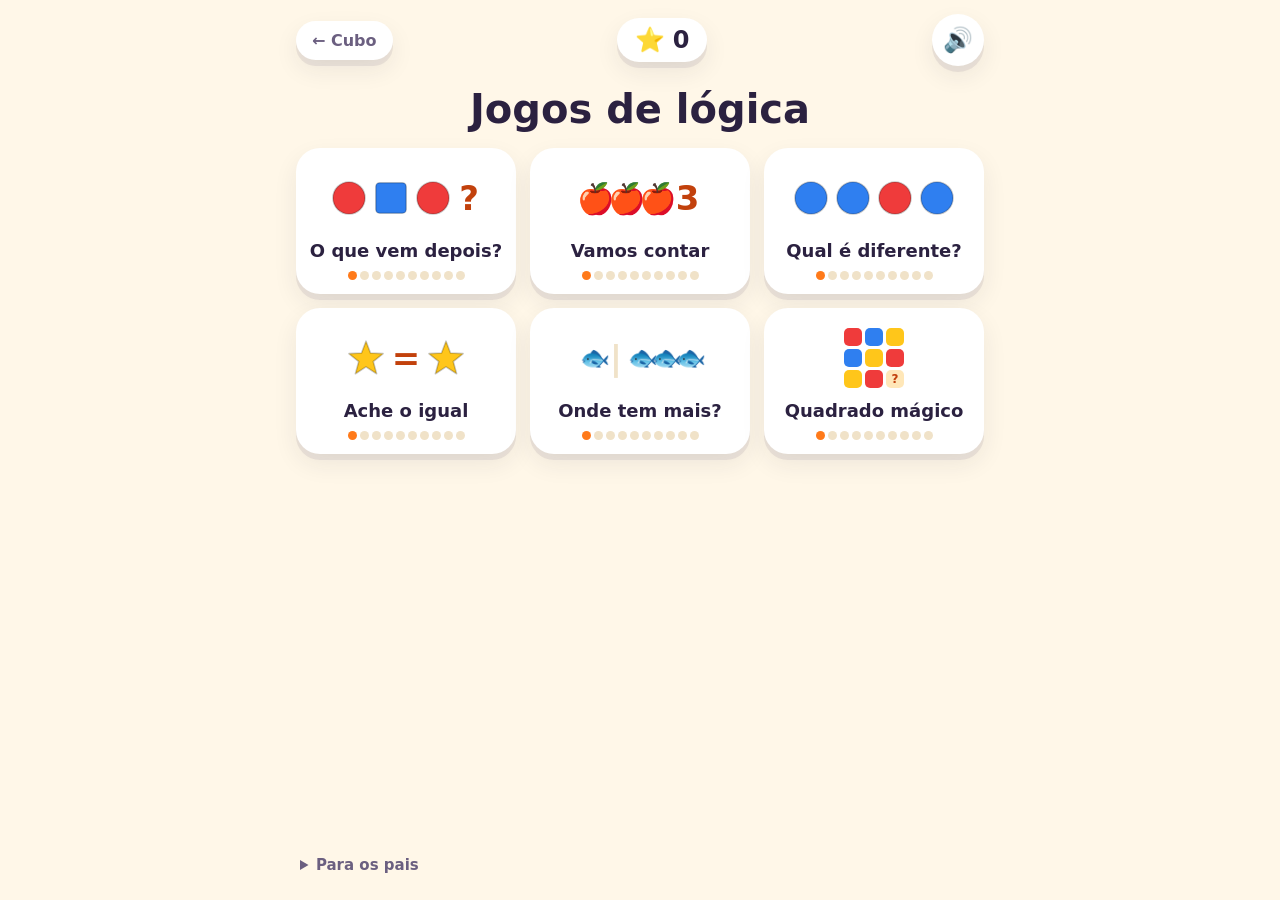
==== logica/index.html @ 2df1ecb3 "Adiciona jogos de lógica para crianças pequenas Seis jogos (sequência, contar, diferente, igual, mai" ====
<!doctype html>
<html lang="pt-BR">
<head>
  <meta charset="utf-8">
  <meta name="viewport" content="width=device-width, initial-scale=1, viewport-fit=cover">
  <meta name="theme-color" content="#fff7e8">
  <meta name="description" content="Jogos de lógica para crianças pequenas: sequências, contagem, diferenças, pares e quadrado mágico, com instruções faladas.">
  <title>Jogos de Lógica</title>
  <meta name="apple-mobile-web-app-capable" content="yes">
  <meta name="mobile-web-app-capable" content="yes">
  <link rel="manifest" href="../manifest.webmanifest">
  <link rel="icon" href="../favicon.ico" sizes="16x16 32x32 48x48">
  <link rel="icon" type="image/svg+xml" href="../icons/icon.svg">
  <link rel="apple-touch-icon" href="../icons/apple-touch-icon.png">
  <link rel="stylesheet" href="logica.css">
</head>
<body>
  <!-- Início: escolha do jogo -->
  <section class="screen" id="screen-home">
    <header class="topbar">
      <a class="pill" href="../" aria-label="Voltar para o Cubo 3D">← Cubo</a>
      <div class="star-total" aria-label="Estrelas ganhas"><span aria-hidden="true">⭐</span> <b id="star-total">0</b></div>
      <button class="round-btn" id="sound-toggle" type="button" aria-label="Som ligado" aria-pressed="true">🔊</button>
    </header>

    <h1 class="home-title">Jogos de lógica</h1>
    <div class="game-grid" id="game-grid"></div>

    <details class="parents">
      <summary>Para os pais</summary>
      <p>Cada jogo tem 10 níveis. Uma rodada tem poucas perguntas; com 2 ou 3 estrelas a criança sobe de nível, com 1 estrela repete o mesmo nível. Errar não tira nada: a opção errada some e ela tenta de novo.</p>
      <p>As instruções são faladas pela voz do aparelho. Toque no alto-falante 🔈 durante o jogo para ouvir de novo. Se não houver voz em português instalada, o texto continua na tela para você ler junto.</p>
      <p>O progresso fica salvo só neste aparelho.</p>
      <button class="text-btn" id="reset-progress" type="button">Zerar progresso</button>
    </details>
  </section>

  <!-- Jogo -->
  <section class="screen" id="screen-play" hidden>
    <header class="topbar">
      <button class="round-btn" id="go-home" type="button" aria-label="Voltar para os jogos">🏠</button>
      <div class="dots" id="dots" aria-hidden="true"></div>
      <button class="round-btn" id="repeat-prompt" type="button" aria-label="Ouvir de novo">🔈</button>
    </header>
    <p class="prompt" id="prompt" aria-live="polite"></p>
    <div class="stage" id="stage"></div>
    <div class="options" id="options"></div>
  </section>

  <!-- Fim da rodada -->
  <section class="screen" id="screen-end" hidden>
    <div class="end-box">
      <p class="end-title" id="end-title">Parabéns!</p>
      <div class="end-stars" id="end-stars" aria-live="polite"></div>
      <p class="end-level" id="end-level"></p>
      <button class="big-btn" id="play-again" type="button">Jogar de novo ▶</button>
      <button class="big-btn is-light" id="end-home" type="button">Outros jogos</button>
    </div>
    <div class="confetti" id="confetti" aria-hidden="true"></div>
  </section>

  <script src="logica.js"></script>
</body>
</html>
---- logica/logica.css ----
:root {
  color-scheme: light;
  --bg: #fff7e8;
  --card: #ffffff;
  --text: #2b2140;
  --muted: #6b5f80;
  --line: #f0e2c8;
  --accent: #ff7a1a;
  --accent-dark: #c2410c;
  --good: #22b35e;
  --bad: #ef3b3b;
  --slot: #ffe7b8;
  --shadow: 0 6px 0 rgba(43, 33, 64, .08), 0 10px 24px rgba(43, 33, 64, .08);
  font-family: ui-rounded, "SF Pro Rounded", "Nunito", "Varela Round", system-ui, -apple-system, "Segoe UI", sans-serif;
  font-size: 16px;
}

* { box-sizing: border-box; }

html, body {
  margin: 0;
  min-height: 100%;
  background: var(--bg);
  color: var(--text);
  -webkit-tap-highlight-color: transparent;
  touch-action: manipulation;
  -webkit-user-select: none;
  user-select: none;
}

button { font: inherit; color: inherit; touch-action: manipulation; }

.screen {
  min-height: 100dvh;
  max-width: 720px;
  margin: 0 auto;
  padding: max(12px, env(safe-area-inset-top)) 16px max(20px, env(safe-area-inset-bottom));
  display: flex;
  flex-direction: column;
}
.screen[hidden] { display: none; }

/* ---------- Barra de cima ---------- */
.topbar {
  display: flex;
  align-items: center;
  justify-content: space-between;
  gap: 12px;
  min-height: 56px;
}

.pill {
  padding: 10px 16px;
  border-radius: 999px;
  background: var(--card);
  color: var(--muted);
  font-weight: 700;
  text-decoration: none;
  box-shadow: var(--shadow);
}

.round-btn {
  width: 52px;
  height: 52px;
  border: 0;
  border-radius: 50%;
  background: var(--card);
  font-size: 24px;
  cursor: pointer;
  box-shadow: var(--shadow);
}
.round-btn:active { transform: translateY(2px); }

.star-total {
  padding: 8px 18px;
  border-radius: 999px;
  background: var(--card);
  font-size: 24px;
  box-shadow: var(--shadow);
}

/* ---------- Início ---------- */
.home-title {
  margin: 18px 0 16px;
  font-size: clamp(28px, 7vw, 40px);
  text-align: center;
}

.game-grid {
  display: grid;
  grid-template-columns: repeat(2, 1fr);
  gap: 14px;
}
@media (min-width: 600px) {
  .game-grid { grid-template-columns: repeat(3, 1fr); }
}

.game-card {
  display: flex;
  flex-direction: column;
  align-items: center;
  gap: 10px;
  padding: 18px 10px 14px;
  border: 0;
  border-radius: 24px;
  background: var(--card);
  box-shadow: var(--shadow);
  cursor: pointer;
  transition: transform .12s ease;
}
.game-card:active { transform: scale(.96); }

.game-icon {
  display: flex;
  align-items: center;
  justify-content: center;
  gap: 2px;
  height: 64px;
}
.game-icon .shape { width: 40px; height: 40px; }
.q-mark, .icon-num, .icon-eq, .icon-vs {
  font-size: 34px;
  font-weight: 800;
  color: var(--accent-dark);
  margin: 0 4px;
}
.icon-vs { color: var(--line); }
.icon-emoji { font-size: 30px; letter-spacing: -6px; }
.icon-emoji.small { font-size: 24px; }

.mini-grid {
  display: grid;
  grid-template-columns: repeat(3, 18px);
  gap: 3px;
}
.mini-grid i {
  width: 18px;
  height: 18px;
  border-radius: 5px;
  font-style: normal;
  font-size: 12px;
  font-weight: 800;
  line-height: 18px;
  text-align: center;
}
.mini-grid i.empty { background: var(--slot); color: var(--accent-dark); }

.game-name { font-size: 18px; font-weight: 800; text-align: center; }

.game-level { display: flex; gap: 3px; }
.game-level i {
  width: 9px;
  height: 9px;
  border-radius: 50%;
  background: var(--line);
}
.game-level i.on { background: var(--accent); }

.parents {
  margin-top: auto;
  padding: 24px 4px 4px;
  color: var(--muted);
  font-size: 15px;
  line-height: 1.5;
}
.parents summary { cursor: pointer; font-weight: 700; }
.text-btn {
  padding: 8px 14px;
  border: 1px solid var(--line);
  border-radius: 10px;
  background: var(--card);
  color: var(--bad);
  cursor: pointer;
}

/* ---------- Jogo ---------- */
.dots { display: flex; gap: 8px; }
.dots i {
  width: 16px;
  height: 16px;
  border-radius: 50%;
  background: var(--line);
  transition: background .3s ease, transform .3s ease;
}
.dots i.now { background: #ffd08a; transform: scale(1.2); }
.dots i.done { background: var(--good); }

.prompt {
  margin: 14px 0 8px;
  font-size: clamp(22px, 5.5vw, 30px);
  font-weight: 800;
  text-align: center;
}

.stage {
  display: flex;
  align-items: center;
  justify-content: center;
  min-height: 24px;
  margin: 8px 0 18px;
}
.stage:empty { margin: 0; }

.shape { display: block; width: 100%; height: 100%; }

/* Sequência */
.seq {
  display: flex;
  flex-wrap: nowrap;
  justify-content: center;
  gap: 6px;
  padding: 14px 10px;
  border-radius: 24px;
  background: var(--card);
  box-shadow: var(--shadow);
}
/* A sequência fica numa linha só, para o padrão ser lido da esquerda para a direita. */
.seq-cell {
  width: min(64px, calc((100vw - 64px) / var(--n, 8) - 6px));
  height: min(64px, calc((100vw - 64px) / var(--n, 8) - 6px));
  flex: 0 0 auto;
  display: grid;
  place-items: center;
}
.seq-cell.is-slot {
  border: 3px dashed var(--accent);
  border-radius: 14px;
  background: var(--slot);
  color: var(--accent-dark);
  font-size: 30px;
  font-weight: 800;
  animation: pulse 1.4s ease-in-out infinite;
}
.seq-cell.is-slot.is-filled { animation: pop .35s ease; border-style: solid; border-color: var(--good); background: #e4f8ec; }

/* Objetos para contar e comparar */
.emoji-group {
  display: flex;
  flex-wrap: wrap;
  justify-content: center;
  align-content: center;
  gap: 4px 8px;
  line-height: 1.1;
  font-size: 44px;
}
.emoji-group.count {
  max-width: 420px;
  padding: 18px;
  border-radius: 24px;
  background: var(--card);
  box-shadow: var(--shadow);
  font-size: clamp(40px, 11vw, 56px);
}

/* Modelo do "ache o igual" */
.model {
  width: 130px;
  height: 130px;
  padding: 14px;
  border-radius: 28px;
  background: var(--card);
  border: 4px solid var(--accent);
  box-shadow: var(--shadow);
}

/* Quadrado mágico */
.magic {
  display: grid;
  gap: 8px;
  padding: 12px;
  border-radius: 24px;
  background: var(--card);
  box-shadow: var(--shadow);
}
.magic.n3 { grid-template-columns: repeat(3, clamp(64px, 20vw, 96px)); }
.magic.n4 { grid-template-columns: repeat(4, clamp(56px, 17vw, 84px)); }
.magic-cell {
  aspect-ratio: 1;
  display: grid;
  place-items: center;
  padding: 10px;
  border-radius: 14px;
  background: #faf6ee;
  transition: background .25s ease;
}
.magic-cell.is-row { background: #fff0d4; }
.magic-cell.is-hole {
  border: 3px dashed var(--line);
  color: var(--line);
  font-size: 28px;
  font-weight: 800;
}
.magic-cell.is-current {
  border-color: var(--accent);
  background: var(--slot);
  color: var(--accent-dark);
  animation: pulse 1.4s ease-in-out infinite;
}
.magic-cell.is-filled { border: 3px solid var(--good); background: #e4f8ec; animation: pop .35s ease; }

/* ---------- Opções ---------- */
.options {
  display: flex;
  flex-wrap: wrap;
  justify-content: center;
  gap: 14px;
  margin-top: auto;
  padding-bottom: 8px;
}
.options.grid-2 { display: grid; grid-template-columns: repeat(2, minmax(0, 150px)); justify-content: center; }
.options.grid-3 { display: grid; grid-template-columns: repeat(3, minmax(0, 120px)); justify-content: center; }
.options.grid-2, .options.grid-3 { margin-top: 12px; margin-bottom: auto; }
.options.groups { display: grid; grid-template-columns: 1fr 1fr; margin-top: 12px; margin-bottom: auto; }

.option {
  display: grid;
  place-items: center;
  width: clamp(88px, 26vw, 130px);
  aspect-ratio: 1;
  padding: 16px;
  border: 4px solid transparent;
  border-radius: 24px;
  background: var(--card);
  box-shadow: var(--shadow);
  cursor: pointer;
  transition: transform .12s ease, opacity .3s ease, border-color .2s ease;
}
.options.grid-2 .option, .options.grid-3 .option { width: 100%; }
.options.groups .option {
  width: 100%;
  aspect-ratio: auto;
  min-height: 220px;
  padding: 14px 8px;
}
.options.groups .emoji-group { font-size: clamp(28px, 8vw, 44px); }
.option:active:not(:disabled) { transform: scale(.94); }
.option.is-right { border-color: var(--good); background: #e4f8ec; animation: pop .35s ease; }
.option.is-wrong { opacity: .3; }
.option.shake { animation: shake .45s ease; }
.option:disabled { cursor: default; }

.num { font-size: clamp(48px, 13vw, 68px); font-weight: 800; color: var(--text); }

/* ---------- Fim da rodada ---------- */
#screen-end { justify-content: center; position: relative; overflow: hidden; }
.end-box {
  position: relative;
  z-index: 1;
  display: flex;
  flex-direction: column;
  align-items: center;
  gap: 14px;
  padding: 28px 20px;
  border-radius: 32px;
  background: var(--card);
  box-shadow: var(--shadow);
  text-align: center;
}
.end-title { margin: 0; font-size: 38px; font-weight: 800; }
.end-stars { display: flex; gap: 10px; font-size: 64px; }
.end-stars span { filter: grayscale(1); opacity: .25; }
.end-stars span.on { filter: none; opacity: 1; animation: star-in .5s ease both; }
.end-level { margin: 0; color: var(--muted); font-size: 20px; font-weight: 700; }

.big-btn {
  width: min(320px, 100%);
  min-height: 64px;
  border: 0;
  border-radius: 20px;
  background: var(--accent);
  color: #fff;
  font-size: 24px;
  font-weight: 800;
  cursor: pointer;
  box-shadow: 0 6px 0 var(--accent-dark);
}
.big-btn:active { transform: translateY(4px); box-shadow: 0 2px 0 var(--accent-dark); }
.big-btn.is-light { background: var(--bg); color: var(--text); box-shadow: 0 6px 0 var(--line); }

.confetti { position: absolute; inset: 0; pointer-events: none; }
.confetti i {
  position: absolute;
  top: -20px;
  width: 10px;
  height: 16px;
  border-radius: 3px;
  animation: fall linear forwards;
}

/* ---------- Animações ---------- */
@keyframes pulse { 50% { transform: scale(1.06); } }
@keyframes pop { 0% { transform: scale(.8); } 60% { transform: scale(1.1); } 100% { transform: scale(1); } }
@keyframes shake {
  20% { transform: translateX(-10px); }
  40% { transform: translateX(10px); }
  60% { transform: translateX(-6px); }
  80% { transform: translateX(6px); }
}
@keyframes star-in { 0% { transform: scale(0) rotate(-40deg); } 70% { transform: scale(1.25); } 100% { transform: scale(1); } }
@keyframes fall { to { top: 110%; transform: rotate(540deg); } }

@media (prefers-reduced-motion: reduce) {
  *, *::before, *::after { animation-duration: .01ms !important; animation-iteration-count: 1 !important; }
}
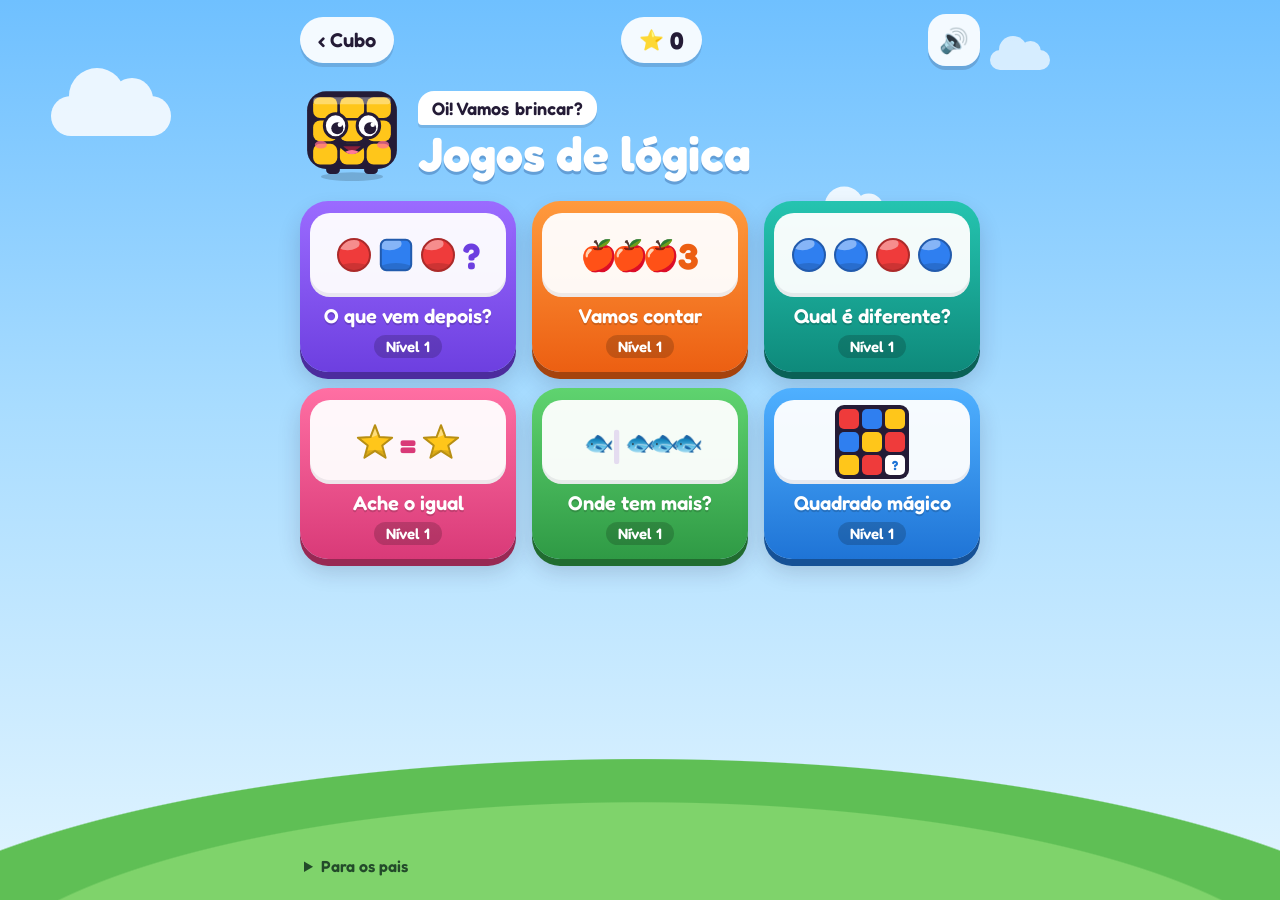
==== commit 74c9ea41: "Refaz o visual dos jogos de lógica Mascote cubinho que reage aos acertos e erros, cor por jogo, form" ====
--- a/logica/index.html
+++ b/logica/index.html
@@ -3,7 +3,7 @@
 <head>
   <meta charset="utf-8">
   <meta name="viewport" content="width=device-width, initial-scale=1, viewport-fit=cover">
-  <meta name="theme-color" content="#fff7e8">
+  <meta name="theme-color" content="#7cc8ff">
   <meta name="description" content="Jogos de lógica para crianças pequenas: sequências, contagem, diferenças, pares e quadrado mágico, com instruções faladas.">
   <title>Jogos de Lógica</title>
   <meta name="apple-mobile-web-app-capable" content="yes">
@@ -12,51 +12,71 @@
   <link rel="icon" href="../favicon.ico" sizes="16x16 32x32 48x48">
   <link rel="icon" type="image/svg+xml" href="../icons/icon.svg">
   <link rel="apple-touch-icon" href="../icons/apple-touch-icon.png">
+  <link rel="preload" href="fredoka.woff2" as="font" type="font/woff2" crossorigin>
   <link rel="stylesheet" href="logica.css">
 </head>
 <body>
   <!-- Início: escolha do jogo -->
   <section class="screen" id="screen-home">
+    <div class="sky" aria-hidden="true"><i class="cloud c1"></i><i class="cloud c2"></i><i class="cloud c3"></i></div>
+
     <header class="topbar">
-      <a class="pill" href="../" aria-label="Voltar para o Cubo 3D">← Cubo</a>
-      <div class="star-total" aria-label="Estrelas ganhas"><span aria-hidden="true">⭐</span> <b id="star-total">0</b></div>
+      <a class="chip" href="../" aria-label="Voltar para o Cubo 3D">‹ Cubo</a>
+      <div class="chip star-total" aria-label="Estrelas ganhas"><span aria-hidden="true">⭐</span><b id="star-total">0</b></div>
       <button class="round-btn" id="sound-toggle" type="button" aria-label="Som ligado" aria-pressed="true">🔊</button>
     </header>
 
-    <h1 class="home-title">Jogos de lógica</h1>
+    <div class="hero">
+      <div class="mascot mascot-slot is-wave" aria-hidden="true"></div>
+      <div class="hero-text">
+        <p class="hero-hello">Oi! Vamos brincar?</p>
+        <h1>Jogos de lógica</h1>
+      </div>
+    </div>
+
     <div class="game-grid" id="game-grid"></div>
 
     <details class="parents">
       <summary>Para os pais</summary>
       <p>Cada jogo tem 10 níveis. Uma rodada tem poucas perguntas; com 2 ou 3 estrelas a criança sobe de nível, com 1 estrela repete o mesmo nível. Errar não tira nada: a opção errada some e ela tenta de novo.</p>
-      <p>As instruções são faladas pela voz do aparelho. Toque no alto-falante 🔈 durante o jogo para ouvir de novo. Se não houver voz em português instalada, o texto continua na tela para você ler junto.</p>
+      <p>As instruções são faladas pela voz do aparelho. Durante o jogo, toque no cubinho ou no balão para ouvir de novo. Se não houver voz em português instalada, o texto continua na tela para você ler junto.</p>
       <p>O progresso fica salvo só neste aparelho.</p>
       <button class="text-btn" id="reset-progress" type="button">Zerar progresso</button>
     </details>
   </section>
 
   <!-- Jogo -->
-  <section class="screen" id="screen-play" hidden>
+  <section class="screen themed" id="screen-play" hidden>
     <header class="topbar">
-      <button class="round-btn" id="go-home" type="button" aria-label="Voltar para os jogos">🏠</button>
-      <div class="dots" id="dots" aria-hidden="true"></div>
-      <button class="round-btn" id="repeat-prompt" type="button" aria-label="Ouvir de novo">🔈</button>
+      <button class="round-btn" id="go-home" type="button" aria-label="Voltar para os jogos">
+        <svg viewBox="0 0 24 24" aria-hidden="true"><path d="M4 11.5 12 4l8 7.5M6.5 9.5V20h11V9.5"/></svg>
+      </button>
+      <div class="progress" id="dots" aria-hidden="true"></div>
+      <button class="round-btn" id="repeat-prompt" type="button" aria-label="Ouvir de novo">
+        <svg viewBox="0 0 24 24" aria-hidden="true"><path d="M4 9.5v5h3.5L12 18.5v-13L7.5 9.5H4ZM15.5 9a4 4 0 0 1 0 6M18 6.5a7.5 7.5 0 0 1 0 11"/></svg>
+      </button>
     </header>
-    <p class="prompt" id="prompt" aria-live="polite"></p>
+
+    <div class="speech">
+      <button class="mascot mascot-slot" id="mascot" type="button" aria-label="Ouvir de novo"></button>
+      <div class="bubble"><p class="prompt" id="prompt" aria-live="polite"></p></div>
+    </div>
+
     <div class="stage" id="stage"></div>
     <div class="options" id="options"></div>
   </section>
 
   <!-- Fim da rodada -->
-  <section class="screen" id="screen-end" hidden>
+  <section class="screen themed" id="screen-end" hidden>
+    <div class="confetti" id="confetti" aria-hidden="true"></div>
     <div class="end-box">
+      <div class="mascot mascot-slot is-cheer" aria-hidden="true"></div>
       <p class="end-title" id="end-title">Parabéns!</p>
       <div class="end-stars" id="end-stars" aria-live="polite"></div>
       <p class="end-level" id="end-level"></p>
-      <button class="big-btn" id="play-again" type="button">Jogar de novo ▶</button>
+      <button class="big-btn" id="play-again" type="button">Jogar de novo</button>
       <button class="big-btn is-light" id="end-home" type="button">Outros jogos</button>
     </div>
-    <div class="confetti" id="confetti" aria-hidden="true"></div>
   </section>
 
   <script src="logica.js"></script>
--- a/logica/logica.css
+++ b/logica/logica.css
@@ -1,17 +1,23 @@
+@font-face {
+  font-family: "Fredoka";
+  src: url("fredoka.woff2") format("woff2");
+  font-weight: 300 700;
+  font-display: swap;
+}
+
 :root {
   color-scheme: light;
-  --bg: #fff7e8;
-  --card: #ffffff;
-  --text: #2b2140;
-  --muted: #6b5f80;
-  --line: #f0e2c8;
-  --accent: #ff7a1a;
-  --accent-dark: #c2410c;
+  --ink: #241b36;
+  --ink-soft: #5b5170;
+  --paper: #ffffff;
+  --paper-edge: #e4dcf0;
   --good: #22b35e;
+  --good-edge: #178a46;
   --bad: #ef3b3b;
-  --slot: #ffe7b8;
-  --shadow: 0 6px 0 rgba(43, 33, 64, .08), 0 10px 24px rgba(43, 33, 64, .08);
-  font-family: ui-rounded, "SF Pro Rounded", "Nunito", "Varela Round", system-ui, -apple-system, "Segoe UI", sans-serif;
+  --gold: #ffc61a;
+  --c1: #9b6bff;
+  --c2: #6d3fe0;
+  font-family: "Fredoka", ui-rounded, "SF Pro Rounded", system-ui, -apple-system, "Segoe UI", sans-serif;
   font-size: 16px;
 }
 
@@ -20,8 +26,8 @@
 html, body {
   margin: 0;
   min-height: 100%;
-  background: var(--bg);
-  color: var(--text);
+  color: var(--ink);
+  background: #7cc8ff;
   -webkit-tap-highlight-color: transparent;
   touch-action: manipulation;
   -webkit-user-select: none;
@@ -31,14 +37,52 @@
 button { font: inherit; color: inherit; touch-action: manipulation; }
 
 .screen {
+  position: relative;
   min-height: 100dvh;
-  max-width: 720px;
-  margin: 0 auto;
-  padding: max(12px, env(safe-area-inset-top)) 16px max(20px, env(safe-area-inset-bottom));
+  padding: max(12px, env(safe-area-inset-top)) 16px max(18px, env(safe-area-inset-bottom));
   display: flex;
   flex-direction: column;
-}
+  overflow: hidden;
+}
+.screen > * { position: relative; width: 100%; max-width: 680px; margin-left: auto; margin-right: auto; }
 .screen[hidden] { display: none; }
+
+/* Início: céu com nuvens e morro verde */
+#screen-home {
+  background:
+    radial-gradient(140% 60% at 50% 112%, #7fd36b 0 38%, #5fbf55 38.2% 46%, transparent 46.2%),
+    linear-gradient(180deg, #6fc0ff 0%, #a8dcff 45%, #e3f5ff 100%);
+}
+.sky { position: absolute !important; inset: 0; max-width: none !important; pointer-events: none; }
+.cloud {
+  position: absolute;
+  width: 120px;
+  height: 40px;
+  border-radius: 40px;
+  background: #fff;
+  opacity: .85;
+  animation: drift 14s ease-in-out infinite alternate;
+}
+.cloud::before, .cloud::after {
+  content: "";
+  position: absolute;
+  border-radius: 50%;
+  background: inherit;
+}
+.cloud::before { width: 56px; height: 56px; left: 18px; top: -28px; }
+.cloud::after { width: 42px; height: 42px; left: 60px; top: -18px; }
+.cloud.c1 { top: 96px; left: 4%; }
+.cloud.c2 { top: 200px; left: 62%; transform: scale(.7); animation-duration: 18s; }
+.cloud.c3 { top: 40px; left: 75%; transform: scale(.5); animation-duration: 22s; opacity: .7; }
+
+/* Telas dos jogos: cor do jogo, com bolinhas suaves */
+.themed {
+  background:
+    radial-gradient(circle at 12% 18%, rgba(255, 255, 255, .16) 0 60px, transparent 61px),
+    radial-gradient(circle at 92% 40%, rgba(255, 255, 255, .12) 0 90px, transparent 91px),
+    radial-gradient(circle at 20% 92%, rgba(255, 255, 255, .10) 0 110px, transparent 111px),
+    linear-gradient(180deg, var(--c1), var(--c2));
+}
 
 /* ---------- Barra de cima ---------- */
 .topbar {
@@ -49,49 +93,101 @@
   min-height: 56px;
 }
 
-.pill {
-  padding: 10px 16px;
+.chip {
+  display: inline-flex;
+  align-items: center;
+  gap: 6px;
+  min-height: 46px;
+  padding: 0 18px;
   border-radius: 999px;
-  background: var(--card);
-  color: var(--muted);
-  font-weight: 700;
+  background: rgba(255, 255, 255, .92);
+  color: var(--ink);
+  font-size: 20px;
+  font-weight: 600;
   text-decoration: none;
-  box-shadow: var(--shadow);
-}
+  box-shadow: 0 4px 0 rgba(36, 27, 54, .15);
+}
+.star-total b { font-size: 24px; font-weight: 700; }
 
 .round-btn {
+  display: grid;
+  place-items: center;
   width: 52px;
   height: 52px;
+  padding: 0;
   border: 0;
-  border-radius: 50%;
-  background: var(--card);
+  border-radius: 18px;
+  background: rgba(255, 255, 255, .92);
   font-size: 24px;
   cursor: pointer;
-  box-shadow: var(--shadow);
-}
-.round-btn:active { transform: translateY(2px); }
-
-.star-total {
-  padding: 8px 18px;
-  border-radius: 999px;
-  background: var(--card);
-  font-size: 24px;
-  box-shadow: var(--shadow);
-}
+  box-shadow: 0 4px 0 rgba(36, 27, 54, .18);
+}
+.round-btn svg {
+  width: 28px;
+  height: 28px;
+  fill: none;
+  stroke: var(--ink);
+  stroke-width: 2.4;
+  stroke-linecap: round;
+  stroke-linejoin: round;
+}
+.round-btn:active { transform: translateY(3px); box-shadow: 0 1px 0 rgba(36, 27, 54, .18); }
+
+/* ---------- Mascote ---------- */
+.mascot {
+  flex: 0 0 auto;
+  width: 84px;
+  height: 77px;
+  padding: 0;
+  border: 0;
+  background: none;
+  cursor: pointer;
+}
+.mascot-svg { display: block; width: 100%; height: 100%; overflow: visible; }
+.m-body { transform-origin: 60px 110px; transform-box: view-box; }
+.m-oops { display: none; }
+.mascot.is-oops .m-smile { display: none; }
+.mascot.is-oops .m-oops { display: block; }
+.mascot.is-happy .m-body { animation: hop .6s ease; }
+.mascot.is-oops .m-body { animation: wobble .6s ease; }
+.mascot.is-wave .m-body { animation: wave 2.4s ease-in-out infinite; }
+.mascot.is-cheer .m-body { animation: hop .7s ease infinite; }
+.m-eyes { animation: blink 4s infinite; transform-origin: 60px 60px; transform-box: view-box; }
 
 /* ---------- Início ---------- */
-.home-title {
-  margin: 18px 0 16px;
-  font-size: clamp(28px, 7vw, 40px);
-  text-align: center;
+.hero {
+  display: flex;
+  align-items: center;
+  gap: 14px;
+  margin: 18px auto 20px;
+}
+.hero .mascot { width: 104px; height: 95px; }
+.hero-hello {
+  display: inline-block;
+  word-spacing: .12em;
+  margin: 0 0 4px;
+  padding: 6px 14px;
+  border-radius: 16px 16px 16px 4px;
+  background: #fff;
+  font-size: 18px;
+  font-weight: 600;
+  box-shadow: 0 3px 0 rgba(36, 27, 54, .12);
+}
+.hero h1 {
+  margin: 0;
+  color: #fff;
+  font-size: clamp(32px, 9vw, 48px);
+  font-weight: 700;
+  line-height: 1;
+  text-shadow: 0 3px 0 rgba(31, 74, 140, .35);
 }
 
 .game-grid {
   display: grid;
   grid-template-columns: repeat(2, 1fr);
-  gap: 14px;
-}
-@media (min-width: 600px) {
+  gap: 16px;
+}
+@media (min-width: 620px) {
   .game-grid { grid-template-columns: repeat(3, 1fr); }
 }
 
@@ -99,139 +195,201 @@
   display: flex;
   flex-direction: column;
   align-items: center;
-  gap: 10px;
-  padding: 18px 10px 14px;
+  gap: 8px;
+  padding: 12px 10px 14px;
   border: 0;
-  border-radius: 24px;
-  background: var(--card);
-  box-shadow: var(--shadow);
+  border-radius: 28px;
+  background: linear-gradient(180deg, var(--c1), var(--c2));
+  color: #fff;
   cursor: pointer;
-  transition: transform .12s ease;
-}
-.game-card:active { transform: scale(.96); }
+  box-shadow: 0 7px 0 color-mix(in srgb, var(--c2) 70%, #000), 0 12px 22px rgba(36, 27, 54, .18);
+  transition: transform .1s ease, box-shadow .1s ease;
+}
+.game-card:active {
+  transform: translateY(5px);
+  box-shadow: 0 2px 0 color-mix(in srgb, var(--c2) 70%, #000), 0 4px 10px rgba(36, 27, 54, .18);
+}
 
 .game-icon {
   display: flex;
   align-items: center;
   justify-content: center;
   gap: 2px;
-  height: 64px;
+  width: 100%;
+  height: 84px;
+  border-radius: 20px;
+  background: rgba(255, 255, 255, .95);
+  box-shadow: inset 0 -4px 0 rgba(36, 27, 54, .07);
 }
 .game-icon .shape { width: 40px; height: 40px; }
 .q-mark, .icon-num, .icon-eq, .icon-vs {
-  font-size: 34px;
-  font-weight: 800;
-  color: var(--accent-dark);
-  margin: 0 4px;
-}
-.icon-vs { color: var(--line); }
+  margin: 0 3px;
+  color: var(--c2);
+  font-size: 36px;
+  font-weight: 700;
+}
+.icon-vs { color: #e4dcf0; }
 .icon-emoji { font-size: 30px; letter-spacing: -6px; }
 .icon-emoji.small { font-size: 24px; }
 
 .mini-grid {
   display: grid;
-  grid-template-columns: repeat(3, 18px);
+  grid-template-columns: repeat(3, 20px);
   gap: 3px;
+  padding: 4px;
+  border-radius: 9px;
+  background: var(--ink);
 }
 .mini-grid i {
-  width: 18px;
-  height: 18px;
+  width: 20px;
+  height: 20px;
   border-radius: 5px;
   font-style: normal;
-  font-size: 12px;
-  font-weight: 800;
-  line-height: 18px;
+  font-size: 13px;
+  font-weight: 700;
+  line-height: 20px;
   text-align: center;
 }
-.mini-grid i.empty { background: var(--slot); color: var(--accent-dark); }
-
-.game-name { font-size: 18px; font-weight: 800; text-align: center; }
-
-.game-level { display: flex; gap: 3px; }
-.game-level i {
-  width: 9px;
-  height: 9px;
-  border-radius: 50%;
-  background: var(--line);
-}
-.game-level i.on { background: var(--accent); }
+.mini-grid i.empty { background: #fff; color: var(--c2); }
+
+.game-name {
+  font-size: 20px;
+  font-weight: 600;
+  line-height: 1.1;
+  text-align: center;
+  text-shadow: 0 2px 0 rgba(0, 0, 0, .15);
+}
+.game-level {
+  padding: 2px 12px;
+  border-radius: 999px;
+  background: rgba(0, 0, 0, .18);
+  font-size: 15px;
+  font-weight: 600;
+}
 
 .parents {
   margin-top: auto;
-  padding: 24px 4px 4px;
-  color: var(--muted);
-  font-size: 15px;
+  padding: 28px 4px 4px;
+  color: #234a2a;
+  font-size: 16px;
   line-height: 1.5;
 }
-.parents summary { cursor: pointer; font-weight: 700; }
+.parents summary { cursor: pointer; font-weight: 600; }
+.parents[open] {
+  padding: 14px 16px;
+  margin-top: 24px;
+  border-radius: 18px;
+  background: rgba(255, 255, 255, .9);
+  color: var(--ink-soft);
+}
 .text-btn {
   padding: 8px 14px;
-  border: 1px solid var(--line);
-  border-radius: 10px;
-  background: var(--card);
+  border: 2px solid #f5c2c2;
+  border-radius: 12px;
+  background: #fff;
   color: var(--bad);
+  font-weight: 600;
   cursor: pointer;
 }
 
 /* ---------- Jogo ---------- */
-.dots { display: flex; gap: 8px; }
-.dots i {
-  width: 16px;
-  height: 16px;
-  border-radius: 50%;
-  background: var(--line);
-  transition: background .3s ease, transform .3s ease;
-}
-.dots i.now { background: #ffd08a; transform: scale(1.2); }
-.dots i.done { background: var(--good); }
-
+.progress {
+  flex: 1;
+  display: flex;
+  gap: 6px;
+  max-width: 240px;
+  padding: 6px;
+  border-radius: 999px;
+  background: rgba(0, 0, 0, .18);
+}
+.progress i {
+  flex: 1;
+  height: 14px;
+  border-radius: 999px;
+  background: rgba(255, 255, 255, .3);
+  transition: background .3s ease;
+}
+.progress i.now { background: rgba(255, 255, 255, .65); }
+.progress i.done { background: var(--gold); box-shadow: inset 0 -3px 0 rgba(0, 0, 0, .12); }
+
+.speech {
+  display: flex;
+  align-items: center;
+  gap: 10px;
+  margin-top: 14px;
+}
+.bubble {
+  position: relative;
+  flex: 1;
+  padding: 14px 18px;
+  border-radius: 24px;
+  background: #fff;
+  box-shadow: 0 5px 0 rgba(36, 27, 54, .14);
+}
+.bubble::before {
+  content: "";
+  position: absolute;
+  left: -10px;
+  top: 50%;
+  border: 10px solid transparent;
+  border-left: 0;
+  border-right-color: #fff;
+  transform: translateY(-50%);
+}
 .prompt {
-  margin: 14px 0 8px;
-  font-size: clamp(22px, 5.5vw, 30px);
-  font-weight: 800;
-  text-align: center;
+  margin: 0;
+  font-size: clamp(21px, 5.6vw, 28px);
+  font-weight: 600;
+  line-height: 1.2;
 }
 
 .stage {
+  flex: 1;
   display: flex;
   align-items: center;
   justify-content: center;
-  min-height: 24px;
-  margin: 8px 0 18px;
-}
-.stage:empty { margin: 0; }
-
-.shape { display: block; width: 100%; height: 100%; }
-
-/* Sequência */
+  padding: 18px 0;
+}
+.stage.is-empty { flex: 0; padding: 4px 0; }
+
+.board {
+  padding: 16px;
+  border-radius: 30px;
+  background: #fff;
+  box-shadow: 0 8px 0 rgba(36, 27, 54, .16), 0 16px 30px rgba(36, 27, 54, .14);
+}
+
+.shape { display: block; width: 100%; height: 100%; overflow: visible; }
+
+/* Sequência: numa linha só, para o padrão ser lido da esquerda para a direita */
 .seq {
   display: flex;
   flex-wrap: nowrap;
   justify-content: center;
   gap: 6px;
-  padding: 14px 10px;
-  border-radius: 24px;
-  background: var(--card);
-  box-shadow: var(--shadow);
-}
-/* A sequência fica numa linha só, para o padrão ser lido da esquerda para a direita. */
+  padding: 16px 12px;
+}
 .seq-cell {
-  width: min(64px, calc((100vw - 64px) / var(--n, 8) - 6px));
-  height: min(64px, calc((100vw - 64px) / var(--n, 8) - 6px));
   flex: 0 0 auto;
   display: grid;
   place-items: center;
+  width: min(66px, calc((100vw - 70px) / var(--n, 8) - 6px));
+  height: min(66px, calc((100vw - 70px) / var(--n, 8) - 6px));
 }
 .seq-cell.is-slot {
-  border: 3px dashed var(--accent);
-  border-radius: 14px;
-  background: var(--slot);
-  color: var(--accent-dark);
+  border: 3px dashed var(--c1);
+  border-radius: 16px;
+  background: color-mix(in srgb, var(--c1) 14%, #fff);
+  color: var(--c2);
   font-size: 30px;
-  font-weight: 800;
+  font-weight: 700;
   animation: pulse 1.4s ease-in-out infinite;
 }
-.seq-cell.is-slot.is-filled { animation: pop .35s ease; border-style: solid; border-color: var(--good); background: #e4f8ec; }
+.seq-cell.is-slot.is-filled {
+  border: 3px solid var(--good);
+  background: #e5f8ec;
+  animation: pop .4s ease;
+}
 
 /* Objetos para contar e comparar */
 .emoji-group {
@@ -243,60 +401,63 @@
   line-height: 1.1;
   font-size: 44px;
 }
+.emoji-group span { filter: drop-shadow(0 3px 0 rgba(36, 27, 54, .12)); }
 .emoji-group.count {
-  max-width: 420px;
-  padding: 18px;
-  border-radius: 24px;
-  background: var(--card);
-  box-shadow: var(--shadow);
-  font-size: clamp(40px, 11vw, 56px);
+  max-width: 440px;
+  padding: 22px 18px;
+  font-size: clamp(42px, 11.5vw, 60px);
 }
 
 /* Modelo do "ache o igual" */
 .model {
-  width: 130px;
-  height: 130px;
-  padding: 14px;
-  border-radius: 28px;
-  background: var(--card);
-  border: 4px solid var(--accent);
-  box-shadow: var(--shadow);
+  position: relative;
+  width: 150px;
+  height: 150px;
+  padding: 20px;
+}
+.model::after {
+  content: "";
+  position: absolute;
+  inset: 8px;
+  border: 3px dashed color-mix(in srgb, var(--c1) 45%, #fff);
+  border-radius: 22px;
+  pointer-events: none;
 }
 
 /* Quadrado mágico */
 .magic {
   display: grid;
-  gap: 8px;
-  padding: 12px;
-  border-radius: 24px;
-  background: var(--card);
-  box-shadow: var(--shadow);
-}
-.magic.n3 { grid-template-columns: repeat(3, clamp(64px, 20vw, 96px)); }
-.magic.n4 { grid-template-columns: repeat(4, clamp(56px, 17vw, 84px)); }
+  gap: 7px;
+  padding: 10px;
+  border-radius: 26px;
+  background: var(--ink);
+  box-shadow: 0 8px 0 rgba(0, 0, 0, .25), 0 16px 30px rgba(36, 27, 54, .2);
+}
+.magic.n3 { grid-template-columns: repeat(3, clamp(70px, 22vw, 100px)); }
+.magic.n4 { grid-template-columns: repeat(4, clamp(58px, 18vw, 86px)); }
 .magic-cell {
-  aspect-ratio: 1;
   display: grid;
   place-items: center;
-  padding: 10px;
-  border-radius: 14px;
-  background: #faf6ee;
+  aspect-ratio: 1;
+  padding: 11px;
+  border-radius: 16px;
+  background: #fff;
   transition: background .25s ease;
 }
-.magic-cell.is-row { background: #fff0d4; }
+.magic-cell.is-row { background: #fff6d6; }
 .magic-cell.is-hole {
-  border: 3px dashed var(--line);
-  color: var(--line);
-  font-size: 28px;
-  font-weight: 800;
+  background: #3a2f52;
+  color: rgba(255, 255, 255, .35);
+  font-size: 30px;
+  font-weight: 700;
 }
 .magic-cell.is-current {
-  border-color: var(--accent);
-  background: var(--slot);
-  color: var(--accent-dark);
+  background: #fff;
+  color: var(--c2);
+  box-shadow: inset 0 0 0 4px var(--gold);
   animation: pulse 1.4s ease-in-out infinite;
 }
-.magic-cell.is-filled { border: 3px solid var(--good); background: #e4f8ec; animation: pop .35s ease; }
+.magic-cell.is-filled { background: #e5f8ec; box-shadow: inset 0 0 0 4px var(--good); animation: pop .4s ease; }
 
 /* ---------- Opções ---------- */
 .options {
@@ -304,91 +465,122 @@
   flex-wrap: wrap;
   justify-content: center;
   gap: 14px;
-  margin-top: auto;
-  padding-bottom: 8px;
-}
-.options.grid-2 { display: grid; grid-template-columns: repeat(2, minmax(0, 150px)); justify-content: center; }
-.options.grid-3 { display: grid; grid-template-columns: repeat(3, minmax(0, 120px)); justify-content: center; }
-.options.grid-2, .options.grid-3 { margin-top: 12px; margin-bottom: auto; }
-.options.groups { display: grid; grid-template-columns: 1fr 1fr; margin-top: 12px; margin-bottom: auto; }
+  padding: 8px 0 6px;
+}
+.options.grid-2, .options.grid-3, .options.groups { display: grid; justify-content: center; margin: auto 0; }
+.options.grid-2 { grid-template-columns: repeat(2, minmax(0, 160px)); }
+.options.grid-3 { grid-template-columns: repeat(3, minmax(0, 120px)); }
+.options.groups { grid-template-columns: 1fr 1fr; gap: 16px; }
 
 .option {
   display: grid;
   place-items: center;
-  width: clamp(88px, 26vw, 130px);
+  width: clamp(92px, 27vw, 132px);
   aspect-ratio: 1;
   padding: 16px;
-  border: 4px solid transparent;
-  border-radius: 24px;
-  background: var(--card);
-  box-shadow: var(--shadow);
+  border: 0;
+  border-radius: 28px;
+  background: #fff;
   cursor: pointer;
-  transition: transform .12s ease, opacity .3s ease, border-color .2s ease;
+  box-shadow: 0 7px 0 var(--paper-edge), 0 12px 20px rgba(36, 27, 54, .16);
+  transition: transform .1s ease, box-shadow .1s ease, opacity .3s ease, background .2s ease;
 }
 .options.grid-2 .option, .options.grid-3 .option { width: 100%; }
 .options.groups .option {
   width: 100%;
+  min-height: 230px;
   aspect-ratio: auto;
-  min-height: 220px;
-  padding: 14px 8px;
-}
-.options.groups .emoji-group { font-size: clamp(28px, 8vw, 44px); }
-.option:active:not(:disabled) { transform: scale(.94); }
-.option.is-right { border-color: var(--good); background: #e4f8ec; animation: pop .35s ease; }
-.option.is-wrong { opacity: .3; }
-.option.shake { animation: shake .45s ease; }
+  padding: 16px 8px;
+}
+.options.groups .emoji-group { font-size: clamp(30px, 8.4vw, 46px); }
+.option:active:not(:disabled) {
+  transform: translateY(5px);
+  box-shadow: 0 2px 0 var(--paper-edge), 0 4px 8px rgba(36, 27, 54, .16);
+}
+.option.is-right {
+  background: #e5f8ec;
+  box-shadow: 0 7px 0 var(--good-edge), 0 0 0 5px var(--good), 0 12px 20px rgba(36, 27, 54, .16);
+  animation: pop .4s ease;
+}
+.option.is-wrong { opacity: .35; transform: translateY(5px); box-shadow: 0 2px 0 var(--paper-edge); }
+.option.shake { animation: shake .45s ease; background: #ffe3e3; }
+.option.is-wrong.shake { background: #fff; }
 .option:disabled { cursor: default; }
 
-.num { font-size: clamp(48px, 13vw, 68px); font-weight: 800; color: var(--text); }
+.num {
+  color: var(--c2);
+  font-size: clamp(54px, 14vw, 74px);
+  font-weight: 700;
+  line-height: 1;
+  text-shadow: 0 4px 0 color-mix(in srgb, var(--c1) 25%, transparent);
+}
 
 /* ---------- Fim da rodada ---------- */
-#screen-end { justify-content: center; position: relative; overflow: hidden; }
+#screen-end { justify-content: center; }
 .end-box {
-  position: relative;
   z-index: 1;
   display: flex;
   flex-direction: column;
   align-items: center;
-  gap: 14px;
-  padding: 28px 20px;
-  border-radius: 32px;
-  background: var(--card);
-  box-shadow: var(--shadow);
+  gap: 12px;
+  max-width: 420px !important;
+  padding: 24px 20px 26px;
+  border-radius: 36px;
+  background: #fff;
+  box-shadow: 0 10px 0 rgba(0, 0, 0, .18), 0 20px 40px rgba(36, 27, 54, .2);
   text-align: center;
 }
-.end-title { margin: 0; font-size: 38px; font-weight: 800; }
-.end-stars { display: flex; gap: 10px; font-size: 64px; }
-.end-stars span { filter: grayscale(1); opacity: .25; }
-.end-stars span.on { filter: none; opacity: 1; animation: star-in .5s ease both; }
-.end-level { margin: 0; color: var(--muted); font-size: 20px; font-weight: 700; }
+.end-box .mascot { width: 116px; height: 106px; margin-top: -70px; }
+.end-title { margin: 0; font-size: 40px; font-weight: 700; line-height: 1.05; }
+.end-stars { display: flex; align-items: flex-end; gap: 6px; }
+.end-stars span { width: 74px; height: 74px; opacity: .2; filter: grayscale(1); }
+.end-stars span:nth-child(2) { width: 92px; height: 92px; }
+.end-stars span.on { opacity: 1; filter: none; animation: star-in .55s ease both; }
+.end-level {
+  margin: 0;
+  padding: 4px 16px;
+  border-radius: 999px;
+  background: color-mix(in srgb, var(--c1) 15%, #fff);
+  color: var(--c2);
+  font-size: 20px;
+  font-weight: 600;
+}
 
 .big-btn {
   width: min(320px, 100%);
-  min-height: 64px;
+  min-height: 66px;
   border: 0;
-  border-radius: 20px;
-  background: var(--accent);
+  border-radius: 22px;
+  background: linear-gradient(180deg, #4fd27a, var(--good));
   color: #fff;
-  font-size: 24px;
-  font-weight: 800;
+  font-size: 26px;
+  font-weight: 700;
+  text-shadow: 0 2px 0 rgba(0, 0, 0, .15);
   cursor: pointer;
-  box-shadow: 0 6px 0 var(--accent-dark);
-}
-.big-btn:active { transform: translateY(4px); box-shadow: 0 2px 0 var(--accent-dark); }
-.big-btn.is-light { background: var(--bg); color: var(--text); box-shadow: 0 6px 0 var(--line); }
-
-.confetti { position: absolute; inset: 0; pointer-events: none; }
+  box-shadow: 0 7px 0 var(--good-edge);
+}
+.big-btn:active { transform: translateY(5px); box-shadow: 0 2px 0 var(--good-edge); }
+.big-btn.is-light {
+  min-height: 56px;
+  background: #f3effa;
+  color: var(--ink-soft);
+  font-size: 21px;
+  text-shadow: none;
+  box-shadow: 0 6px 0 var(--paper-edge);
+}
+
+.confetti { position: absolute !important; inset: 0; max-width: none !important; pointer-events: none; }
 .confetti i {
   position: absolute;
   top: -20px;
-  width: 10px;
-  height: 16px;
+  width: 11px;
+  height: 17px;
   border-radius: 3px;
   animation: fall linear forwards;
 }
 
 /* ---------- Animações ---------- */
-@keyframes pulse { 50% { transform: scale(1.06); } }
+@keyframes pulse { 50% { transform: scale(1.07); } }
 @keyframes pop { 0% { transform: scale(.8); } 60% { transform: scale(1.1); } 100% { transform: scale(1); } }
 @keyframes shake {
   20% { transform: translateX(-10px); }
@@ -396,8 +588,23 @@
   60% { transform: translateX(-6px); }
   80% { transform: translateX(6px); }
 }
-@keyframes star-in { 0% { transform: scale(0) rotate(-40deg); } 70% { transform: scale(1.25); } 100% { transform: scale(1); } }
+@keyframes hop {
+  0%, 100% { transform: translateY(0) scale(1, 1); }
+  20% { transform: translateY(0) scale(1.08, .9); }
+  50% { transform: translateY(-18px) scale(.95, 1.06); }
+  80% { transform: translateY(0) scale(1.05, .95); }
+}
+@keyframes wobble {
+  20% { transform: rotate(-9deg); }
+  45% { transform: rotate(8deg); }
+  70% { transform: rotate(-5deg); }
+  100% { transform: rotate(0); }
+}
+@keyframes wave { 0%, 60%, 100% { transform: rotate(0); } 70% { transform: rotate(-7deg); } 80% { transform: rotate(6deg); } 90% { transform: rotate(-3deg); } }
+@keyframes blink { 0%, 94%, 100% { transform: scaleY(1); } 97% { transform: scaleY(.1); } }
+@keyframes star-in { 0% { transform: scale(0) rotate(-60deg); } 70% { transform: scale(1.25) rotate(8deg); } 100% { transform: scale(1); } }
 @keyframes fall { to { top: 110%; transform: rotate(540deg); } }
+@keyframes drift { from { translate: -12vw 0; } to { translate: 12vw 0; } }
 
 @media (prefers-reduced-motion: reduce) {
   *, *::before, *::after { animation-duration: .01ms !important; animation-iteration-count: 1 !important; }
